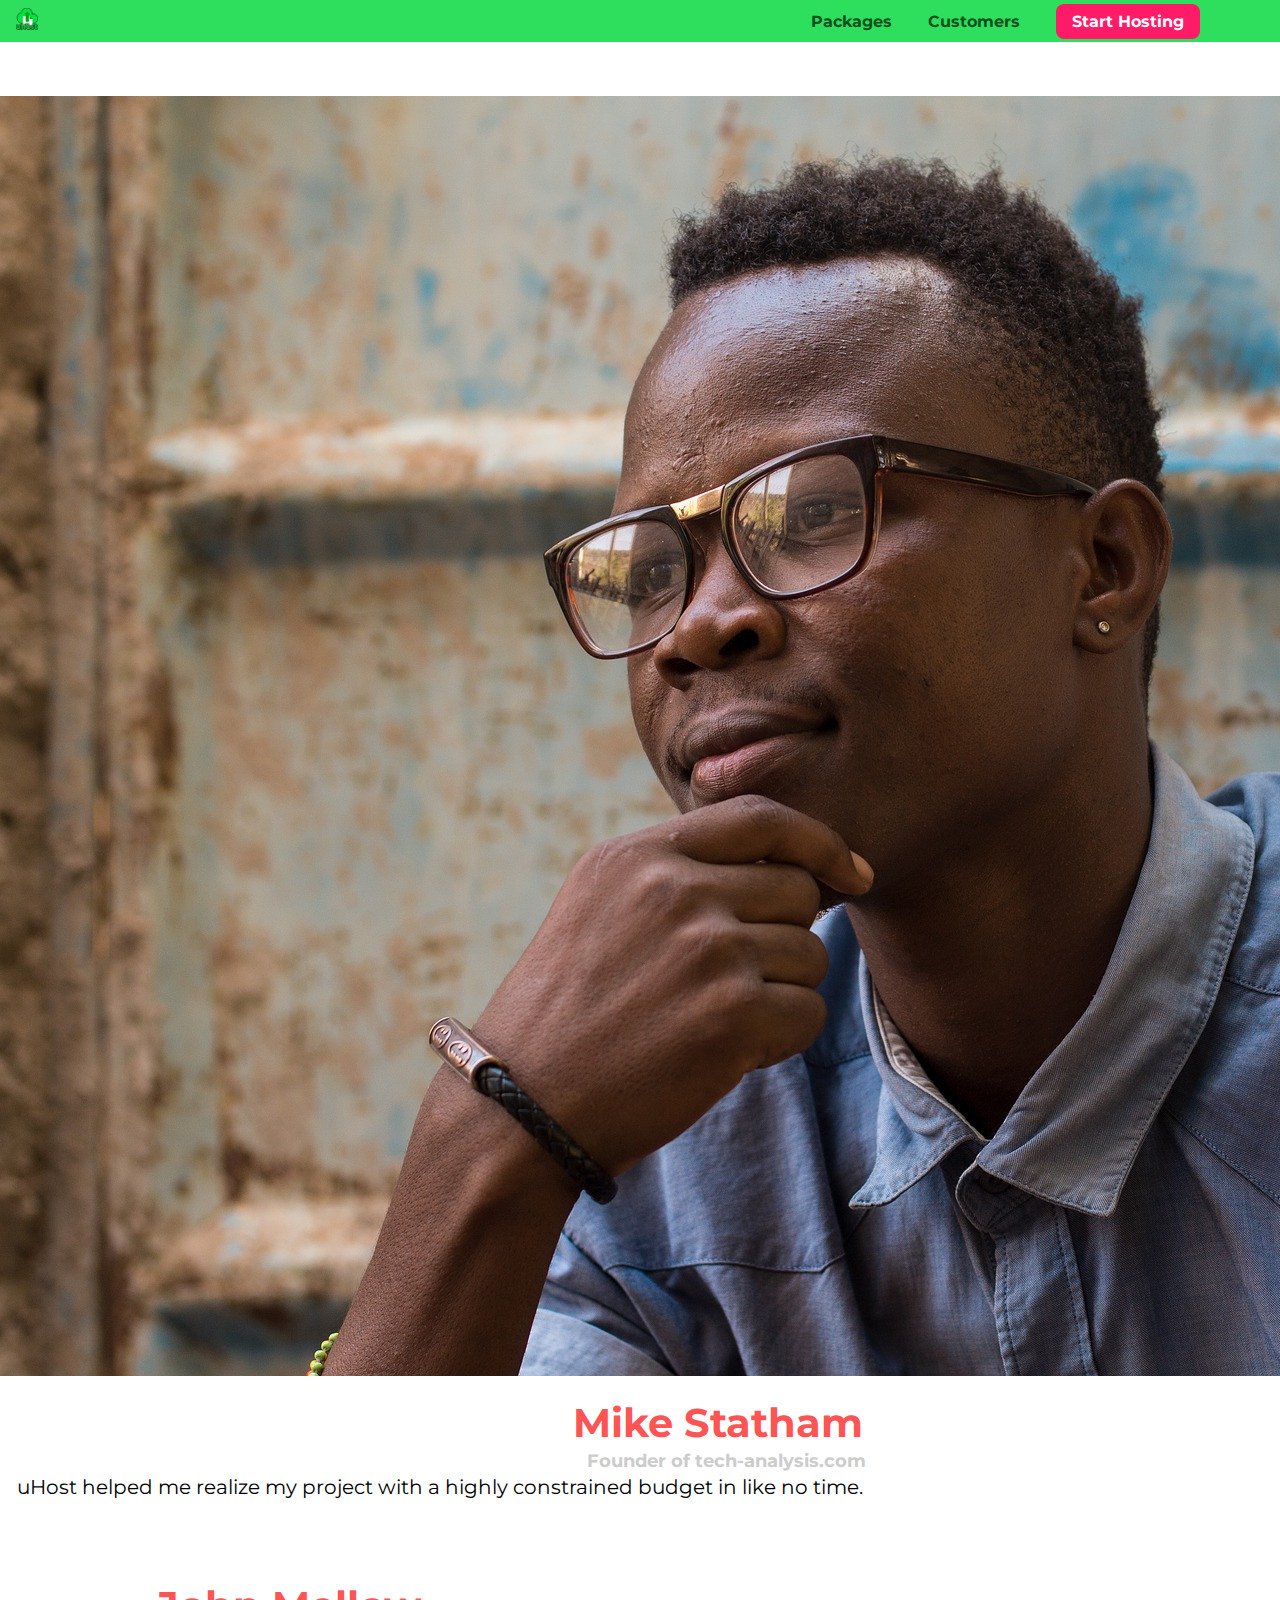
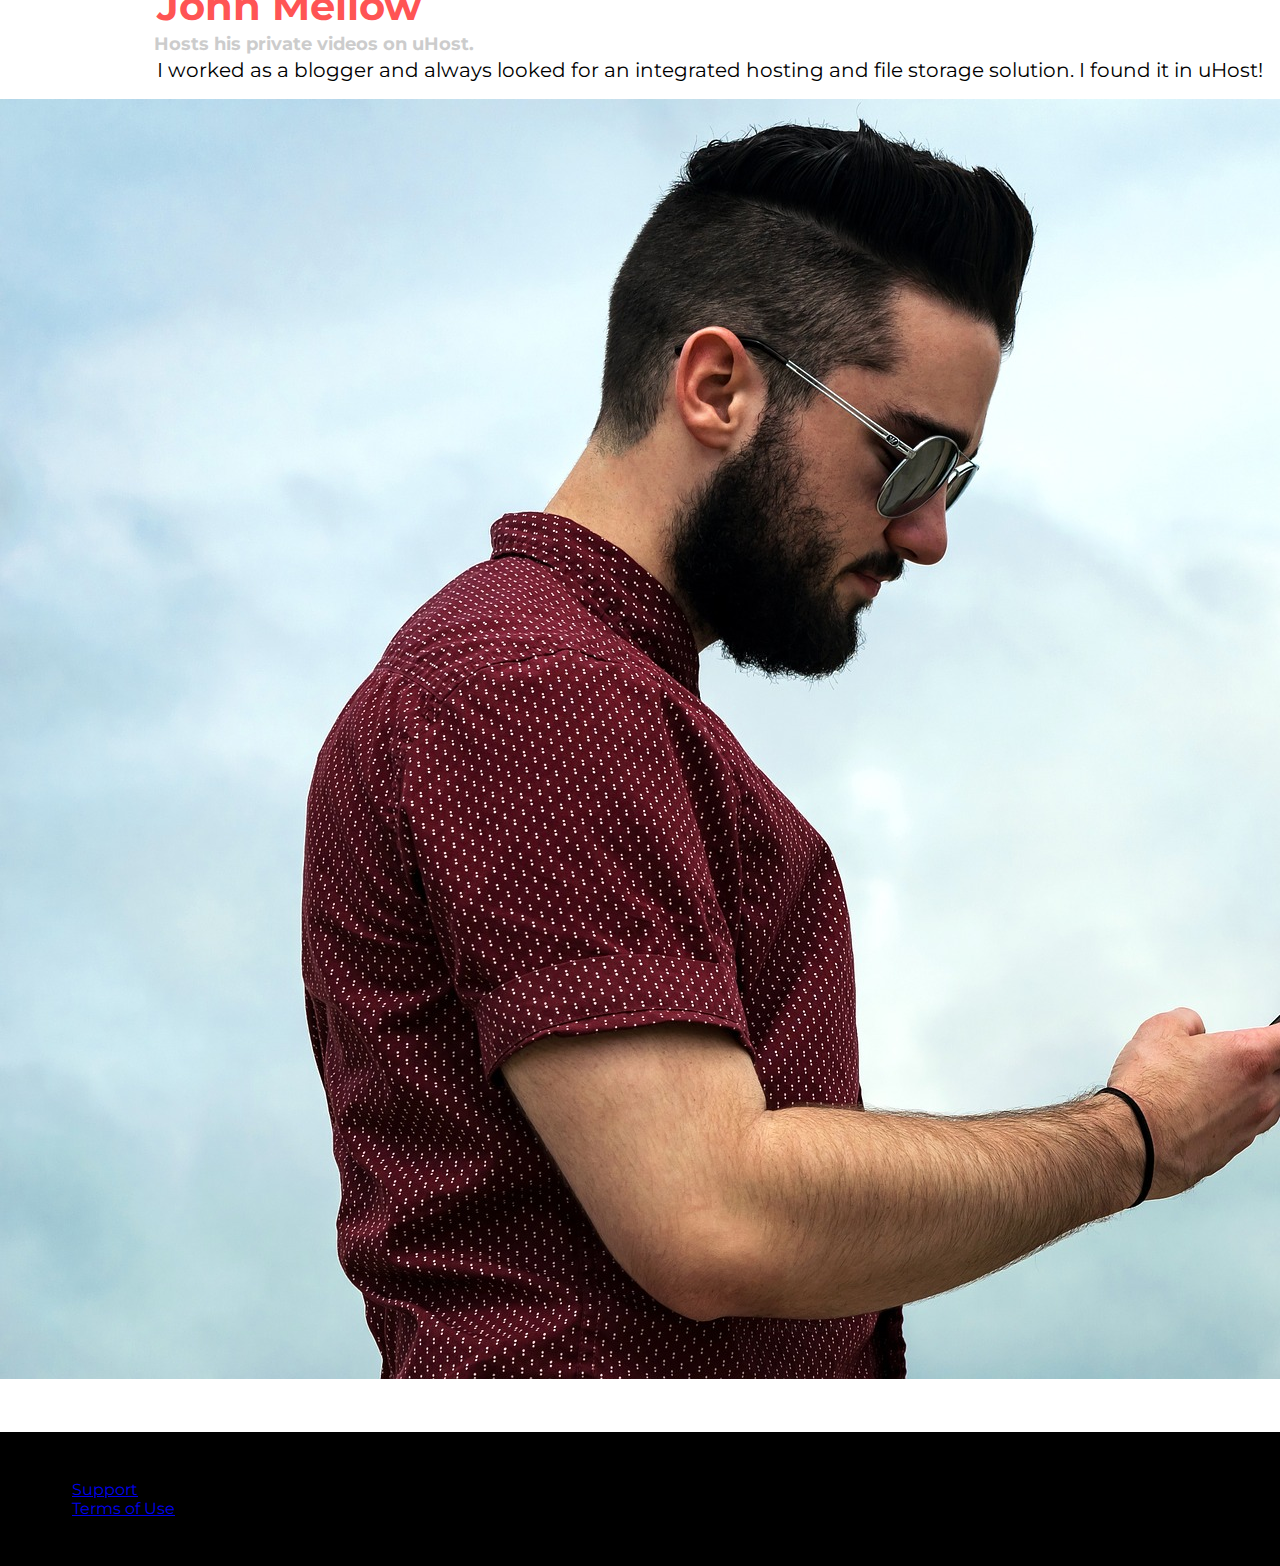
==== customers/index.html @ f4da649d "Fix navbar links && Create customers page" ====
<!DOCTYPE html>
<html lang="en">
  <head>
    <meta charset="UTF-8" />
    <meta name="viewport" content="width=device-width, initial-scale=1.0" />
    <meta http-equiv="X-UA-Compatible" content="ie=edge" />
    <title>uHost Customers</title>
    <link rel="shortcut icon" href="../favicon.png" />
    <link
      href="https://fonts.googleapis.com/css?family=Anton|Montserrat:400,700"
      rel="stylesheet"
    />
    <link rel="stylesheet" href="../shared.css" />
    <link rel="stylesheet" href="customers.css" />
  </head>

  <body>
    <header class="main-header">
      <div>
        <a href="../index.html" class="main-header__brand"
          ><img
            src="../images/uhost-icon.png"
            alt="uHost - Your favorite hosting company"
        /></a>
      </div>
      <nav class="main-nav">
        <ul class="main-nav__items">
          <li class="main-nav__item">
            <a href="../packages/index.html">Packages</a>
          </li>
          <li class="main-nav__item">
            <a href="index.html">Customers</a>
          </li>
          <li class="main-nav__item main-nav__item--cta">
            <a href="start-hosting/index.html">Start Hosting</a>
          </li>
        </ul>
      </nav>
    </header>
    <main>
      <div>
        <div class="testimonial" id="customer-1">
          <div class="testimonial__image-container">
            <img
              src="../images/customer-1.jpg"
              alt="Mike Statham - Customer"
              class="testimonial__image"
            />
          </div>
          <div class="testimonial__info">
            <h1 class="testimonial__name">Mike Statham</h1>
            <h2 class="testimonial__subtitle">
              Founder of
              <a href="tech-analysis.com">tech-analysis.com</a>
            </h2>
            <p class="testimonial__text">
              uHost helped me realize my project with a highly constrained
              budget in like no time.
            </p>
          </div>
        </div>
        <div class="testimonial" id="customer-2">
          <div class="testimonial__info">
            <h1 class="testimonial__name">John Mellow</h1>
            <h2 class="testimonial__subtitle">
              Hosts his private videos on uHost.
            </h2>
            <p class="testimonial__text">
              I worked as a blogger and always looked for an integrated hosting
              and file storage solution. I found it in uHost!
            </p>
          </div>
          <div class="testimonial__image-container">
            <img
              src="../images/customer-2.jpg"
              alt="John Mellow - Customer"
              class="testimonial__image"
            />
          </div>
        </div>
      </div>
    </main>
    <footer class="main-footer">
      <nav>
        <ul>
          <li>
            <a href="#">Support</a>
          </li>
          <li>
            <a href="#">Terms of Use</a>
          </li>
        </ul>
      </nav>
    </footer>
  </body>
</html>
---- shared.css ----
* {
  box-sizing: border-box;
}

body {
  font-family: 'Montserrat', sans-serif;
  margin: 0;
}

.main-header {
  width: 100%;
  position: fixed;
  top: 0;
  left: 0;
  background: #2ddf5c;
  padding: 8px 16px;
  z-index: 1;
}

.main-header > div {
  display: inline-block;
  vertical-align: middle;
}

.main-header__brand {
  color: #0e4f1f;
  text-decoration: none;
  font-weight: bold;
  font-size: 22px;
  height: 22px;
  display: inline-block;
}

.main-header__brand img {
  height: 100%;
}

.main-nav {
  display: inline-block;
  text-align: right;
  width: calc(100% - 74px);
  vertical-align: middle;
}

.main-nav__items {
  margin: 0;
  padding: 0;
  list-style: none;
}

.main-nav__item {
  display: inline-block;
  margin: 0 16px;
}

.main-nav__item a {
  text-decoration: none;
  color: #0e4f1f;
  font-weight: bold;
  padding: 3px 0;
}

.main-nav__item a:hover,
.main-nav__item a:active {
  color: white;
  border-bottom: 5px solid white;
}

.main-nav__item--cta a {
  color: white;
  background: #ff1b68;
  padding: 8px 16px;
  border-radius: 8px;
}

.main-nav__item--cta a:hover,
.main-nav__item--cta a:active {
  color: #ff1b68;
  background: white;
  border: none;
}

.main-footer {
  background: black;
  padding: 32px;
  margin-top: 48px;
}

.main-footer__links {
  list-style: none;
  margin: 0;
  padding: 0;
  text-align: center;
}

.main-footer__link {
  display: inline-block;
  margin: 0 16px;
}

.main-footer__link a {
  color: white;
  text-decoration: none;
}

.main-footer__link a:hover,
.main-footer__link a:active {
  color: #ccc;
}

.button {
  background: #0e4f1f;
  color: white;
  font: inherit;
  border: 1.5px solid #0e4f1f;
  padding: 8px;
  border-radius: 8px;
  font-weight: bold;
  cursor: pointer;
}

.button:hover,
.button:active {
  background: white;
  color: #0e4f1f;
}

.button:focus {
  outline: none;
}
---- customers/customers.css ----
.testimonial {
  font-size: 20px;
  margin: 48px 0;
}

.testimonial__list {
  width: 80%;
  margin: auto;
}

.testimonial:first-of-type {
  margin-top: 96px;
}

.testimonial__info {
  text-align: right;
  padding: 14px;
  display: inline-block;
  vertical-align: middle;
}

#customer-2.testimonial {
  text-align: right;
}

#customer-2 .testimonial__info {
  text-align: left;
}

.testimonial__name {
  margin: 3px;
  color: #ff5454;
}

.testimonial__subtitle {
  margin: 0;
  font-size: 18px;
  color: #ccc;
}

.testimonial__subtitle a {
  color: inherit;
  text-decoration: none;
}

.testimonial__subtitle a:hover,
.testimonial__subtitle a:active {
  color: #7a7a7a;
}

.testimonial__text {
  margin: 3px;
}
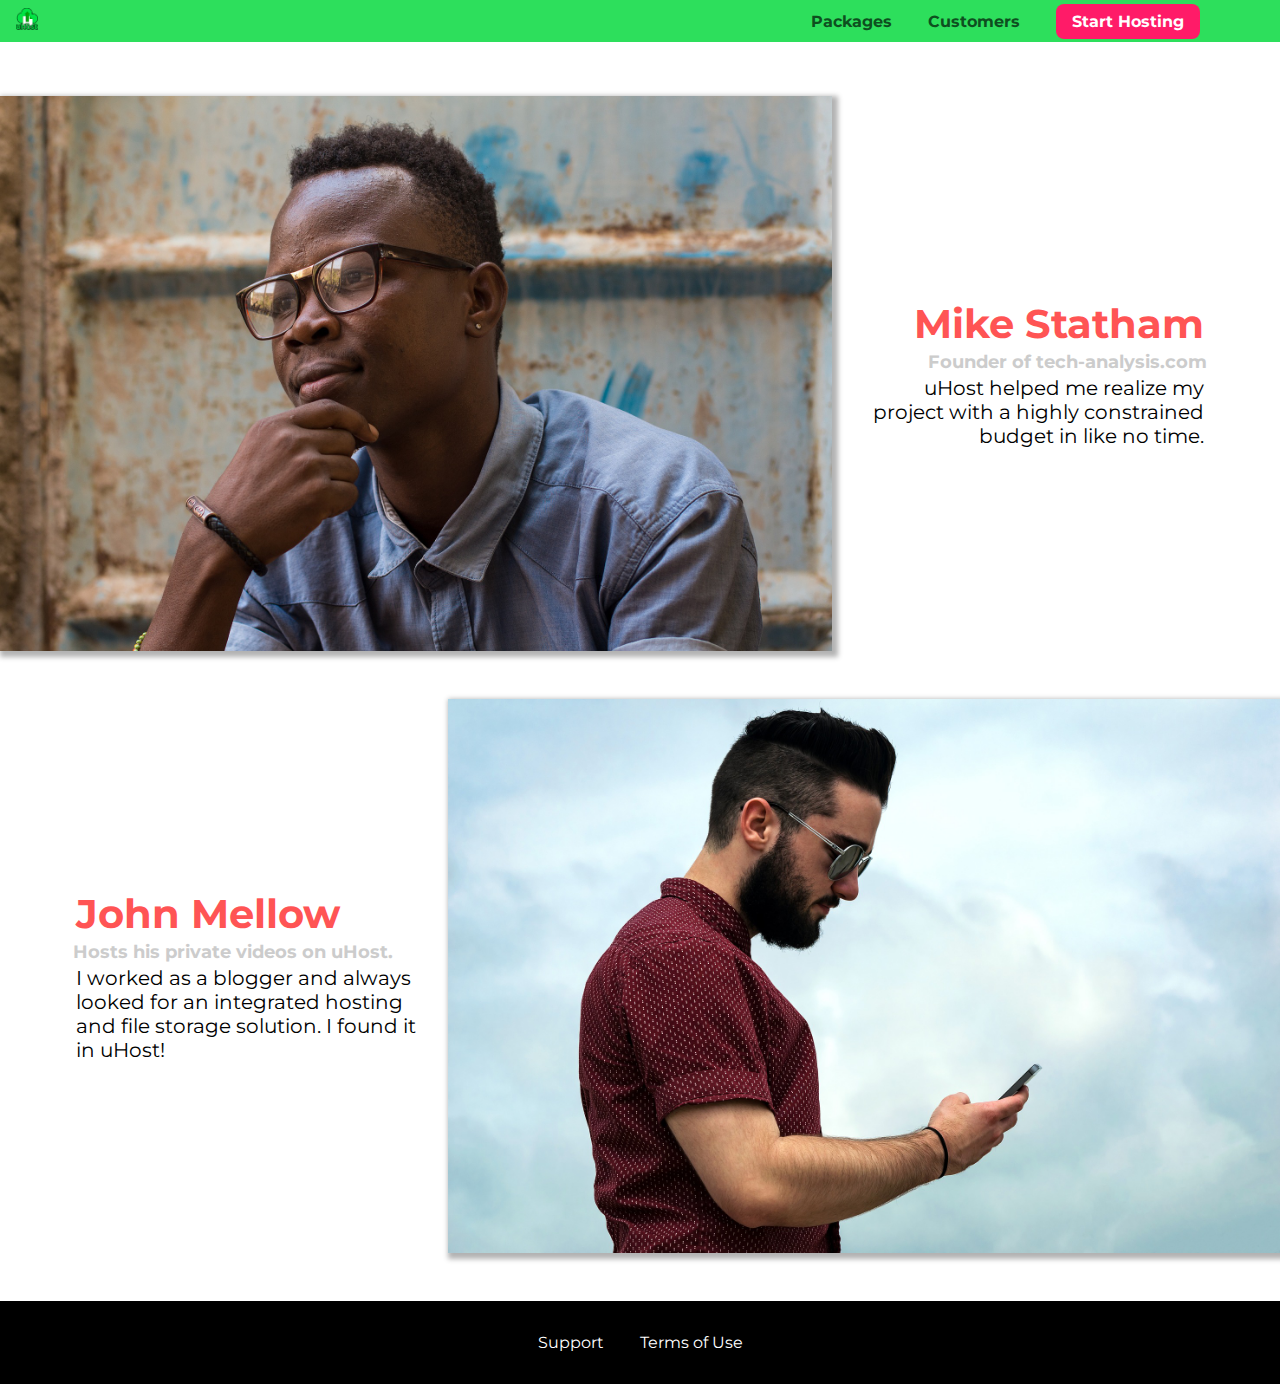
==== commit 9f26f828: "Style Customers page && Style landing page background image && Add SVGs to landing page" ====
--- a/customers/index.html
+++ b/customers/index.html
@@ -82,11 +82,11 @@
     </main>
     <footer class="main-footer">
       <nav>
-        <ul>
-          <li>
+        <ul class="main-footer__links">
+          <li class="main-footer__link">
             <a href="#">Support</a>
           </li>
-          <li>
+          <li class="main-footer__link">
             <a href="#">Terms of Use</a>
           </li>
         </ul>
--- a/customers/customers.css
+++ b/customers/customers.css
@@ -12,11 +12,24 @@
   margin-top: 96px;
 }
 
+.testimonial__image-container {
+  width: 65%;
+  display: inline-block;
+  vertical-align: middle;
+  box-shadow: 3px 3px 5px 3px rgba(0, 0, 0, 0.3);
+}
+
+.testimonial__image {
+  width: 100%;
+  vertical-align: top;
+}
+
 .testimonial__info {
   text-align: right;
   padding: 14px;
   display: inline-block;
   vertical-align: middle;
+  width: 30%;
 }
 
 #customer-2.testimonial {
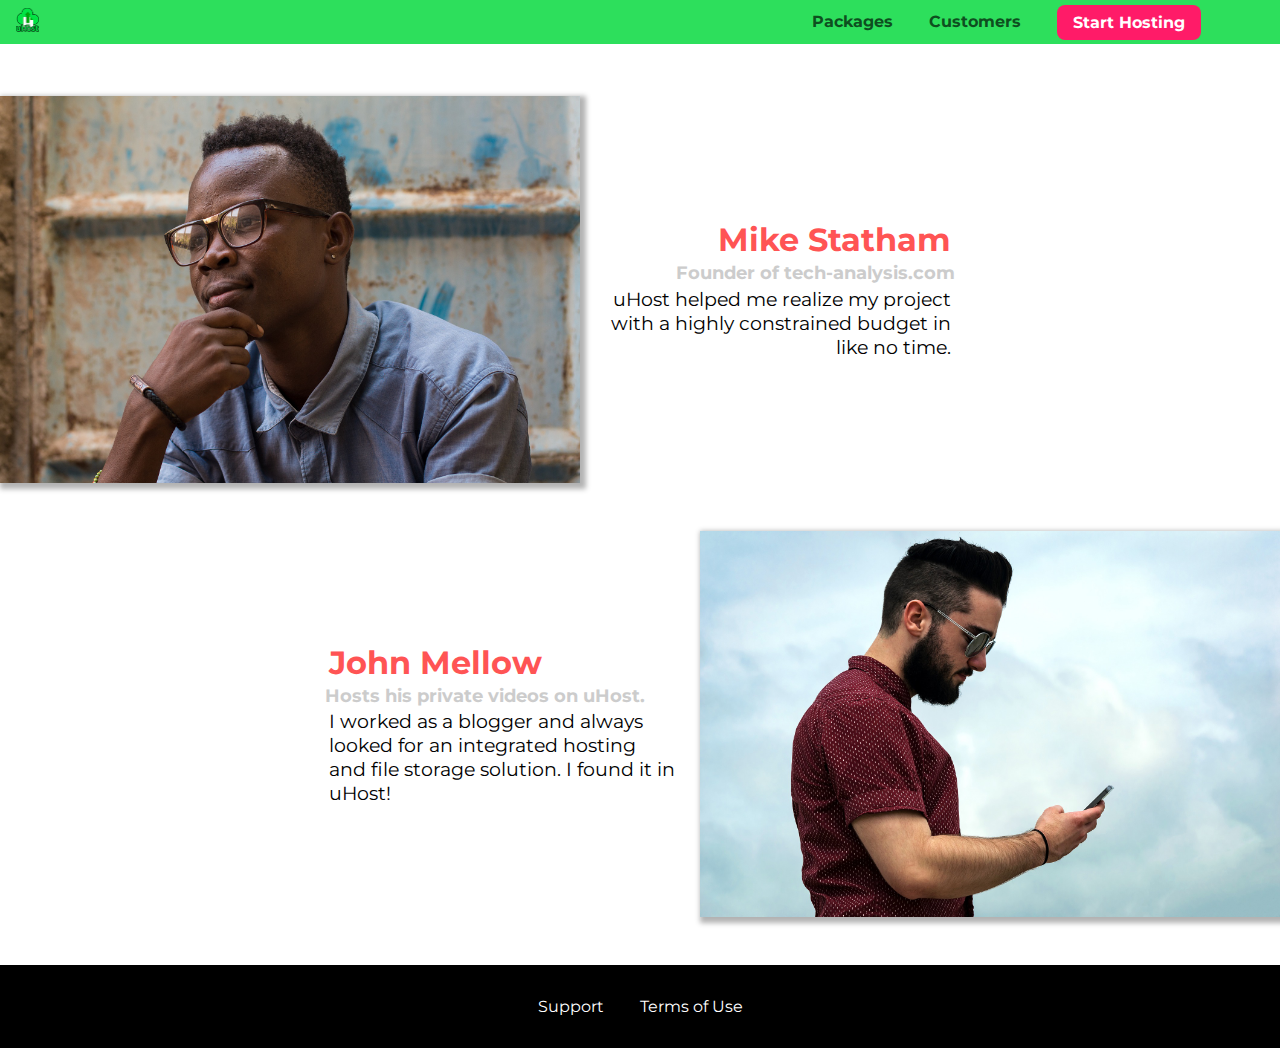
==== commit b74dafaf: "Change size units in css files && Create backdrop" ====
--- a/customers/index.html
+++ b/customers/index.html
@@ -15,6 +15,7 @@
   </head>
 
   <body>
+    <div class="backdrop"></div>
     <header class="main-header">
       <div>
         <a href="../index.html" class="main-header__brand"
--- a/shared.css
+++ b/shared.css
@@ -7,13 +7,24 @@
   margin: 0;
 }
 
+.backdrop {
+  position: fixed;
+  display: none;
+  top: 0;
+  left: 0;
+  z-index: 100;
+  width: 100vw;
+  height: 100vh;
+  background: rgba(0, 0, 0, 0.5);
+}
+
 .main-header {
   width: 100%;
   position: fixed;
   top: 0;
   left: 0;
   background: #2ddf5c;
-  padding: 8px 16px;
+  padding: 0.5rem 1rem;
   z-index: 1;
 }
 
@@ -26,13 +37,15 @@
   color: #0e4f1f;
   text-decoration: none;
   font-weight: bold;
-  font-size: 22px;
-  height: 22px;
+  font-size: 1.5rem;
+  height: 1.5rem;
+  /* width: 20px; */
   display: inline-block;
 }
 
 .main-header__brand img {
   height: 100%;
+  /* width: 100%; */
 }
 
 .main-nav {
@@ -50,14 +63,14 @@
 
 .main-nav__item {
   display: inline-block;
-  margin: 0 16px;
+  margin: 0 1rem;
 }
 
 .main-nav__item a {
   text-decoration: none;
   color: #0e4f1f;
   font-weight: bold;
-  padding: 3px 0;
+  padding: 0.2rem 0;
 }
 
 .main-nav__item a:hover,
@@ -69,7 +82,7 @@
 .main-nav__item--cta a {
   color: white;
   background: #ff1b68;
-  padding: 8px 16px;
+  padding: 0.5rem 1rem;
   border-radius: 8px;
 }
 
@@ -82,8 +95,8 @@
 
 .main-footer {
   background: black;
-  padding: 32px;
-  margin-top: 48px;
+  padding: 2rem;
+  margin-top: 3rem;
 }
 
 .main-footer__links {
@@ -95,7 +108,7 @@
 
 .main-footer__link {
   display: inline-block;
-  margin: 0 16px;
+  margin: 0 1rem;
 }
 
 .main-footer__link a {
@@ -113,7 +126,7 @@
   color: white;
   font: inherit;
   border: 1.5px solid #0e4f1f;
-  padding: 8px;
+  padding: 0.5rem;
   border-radius: 8px;
   font-weight: bold;
   cursor: pointer;
--- a/customers/customers.css
+++ b/customers/customers.css
@@ -1,6 +1,6 @@
 .testimonial {
-  font-size: 20px;
-  margin: 48px 0;
+  font-size: 1.2rem;
+  margin: 3rem 0;
 }
 
 .testimonial__list {
@@ -9,11 +9,12 @@
 }
 
 .testimonial:first-of-type {
-  margin-top: 96px;
+  margin-top: 6rem;
 }
 
 .testimonial__image-container {
   width: 65%;
+  max-width: 580px;
   display: inline-block;
   vertical-align: middle;
   box-shadow: 3px 3px 5px 3px rgba(0, 0, 0, 0.3);
@@ -26,7 +27,7 @@
 
 .testimonial__info {
   text-align: right;
-  padding: 14px;
+  padding: 0.9rem;
   display: inline-block;
   vertical-align: middle;
   width: 30%;
@@ -41,13 +42,14 @@
 }
 
 .testimonial__name {
-  margin: 3px;
+  margin: 0.2rem;
   color: #ff5454;
+  font-size: 2rem;
 }
 
 .testimonial__subtitle {
   margin: 0;
-  font-size: 18px;
+  font-size: 1.1rem;
   color: #ccc;
 }
 
@@ -62,5 +64,5 @@
 }
 
 .testimonial__text {
-  margin: 3px;
+  margin: 0.2rem;
 }
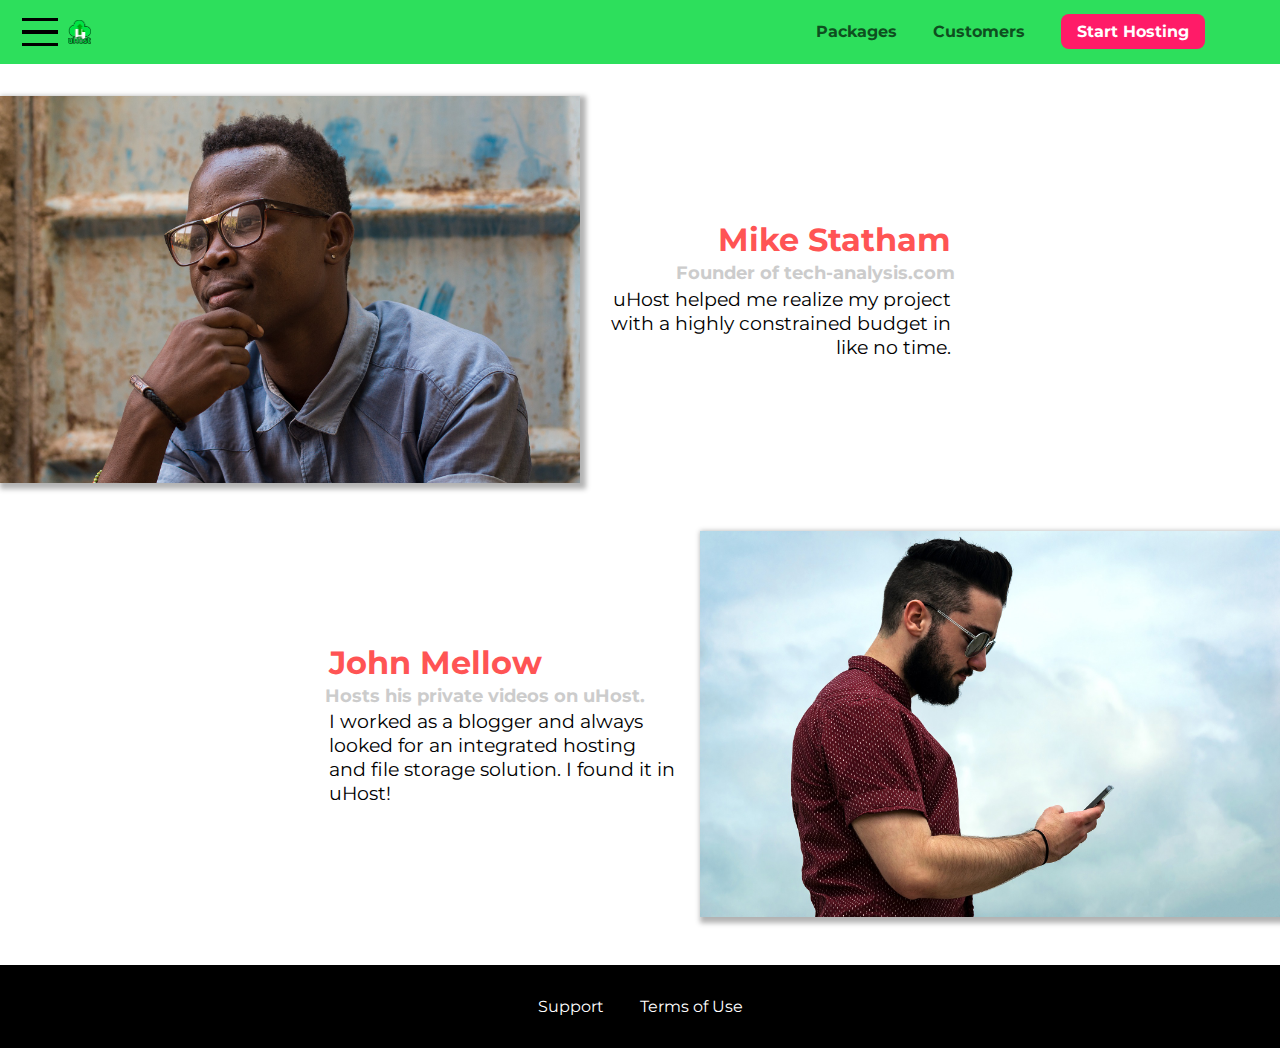
==== commit 0a5891eb: "Add modal and sidenav" ====
--- a/customers/index.html
+++ b/customers/index.html
@@ -18,6 +18,11 @@
     <div class="backdrop"></div>
     <header class="main-header">
       <div>
+        <button class="toggle-button">
+          <span class="toggle-button__bar"></span>
+          <span class="toggle-button__bar"></span>
+          <span class="toggle-button__bar"></span>
+        </button>
         <a href="../index.html" class="main-header__brand"
           ><img
             src="../images/uhost-icon.png"
@@ -38,6 +43,19 @@
         </ul>
       </nav>
     </header>
+    <nav class="mobile-nav">
+      <ul class="mobile-nav__items">
+        <li class="mobile-nav__item">
+          <a href="../packages/">Packages</a>
+        </li>
+        <li class="mobile-nav__item">
+          <a href="index.html">Customers</a>
+        </li>
+        <li class="mobile-nav__item mobile-nav__item--cta">
+          <a href="../start-hosting/index.html">Start Hosting</a>
+        </li>
+      </ul>
+    </nav>
     <main>
       <div>
         <div class="testimonial" id="customer-1">
@@ -93,5 +111,6 @@
         </ul>
       </nav>
     </footer>
+    <script src="../shared.js"></script>
   </body>
 </html>
--- a/shared.css
+++ b/shared.css
@@ -33,6 +33,28 @@
   vertical-align: middle;
 }
 
+.toggle-button {
+  width: 3rem;
+  background: transparent;
+  border: none;
+  cursor: pointer;
+  padding-top: 0;
+  padding-bottom: 0;
+  vertical-align: middle;
+}
+
+.toggle-button:focus {
+  outline: none;
+}
+
+.toggle-button__bar {
+  width: 100%;
+  height: 0.2rem;
+  background: black;
+  display: block;
+  margin: 0.6rem 0;
+}
+
 .main-header__brand {
   color: #0e4f1f;
   text-decoration: none;
@@ -41,6 +63,7 @@
   height: 1.5rem;
   /* width: 20px; */
   display: inline-block;
+  vertical-align: middle;
 }
 
 .main-header__brand img {
@@ -51,7 +74,7 @@
 .main-nav {
   display: inline-block;
   text-align: right;
-  width: calc(100% - 74px);
+  width: calc(100% - 122px);
   vertical-align: middle;
 }
 
@@ -66,7 +89,8 @@
   margin: 0 1rem;
 }
 
-.main-nav__item a {
+.main-nav__item a,
+.mobile-nav__item a {
   text-decoration: none;
   color: #0e4f1f;
   font-weight: bold;
@@ -79,7 +103,8 @@
   border-bottom: 5px solid white;
 }
 
-.main-nav__item--cta a {
+.main-nav__item--cta a,
+.mobile-nav__item--cta a {
   color: white;
   background: #ff1b68;
   padding: 0.5rem 1rem;
@@ -117,7 +142,9 @@
 }
 
 .main-footer__link a:hover,
-.main-footer__link a:active {
+.main-footer__link a:active,
+.mobile-nav__item--cta a:hover,
+.mobile-nav__item--cta a:active {
   color: #ccc;
 }
 
@@ -141,3 +168,35 @@
 .button:focus {
   outline: none;
 }
+
+.mobile-nav {
+  display: none;
+  position: fixed;
+  z-index: 101;
+  top: 0;
+  left: 0;
+  background: white;
+  width: 80%;
+  height: 100vh;
+}
+
+.mobile-nav__items {
+  width: 90%;
+  height: 100%;
+  list-style: none;
+  margin: 10% auto;
+  padding: 0;
+  text-align: center;
+}
+
+.mobile-nav__item {
+  margin: 1rem 0;
+}
+
+.mobile-nav__item a {
+  font-size: 1.5rem;
+}
+
+.open {
+  display: block !important;
+}
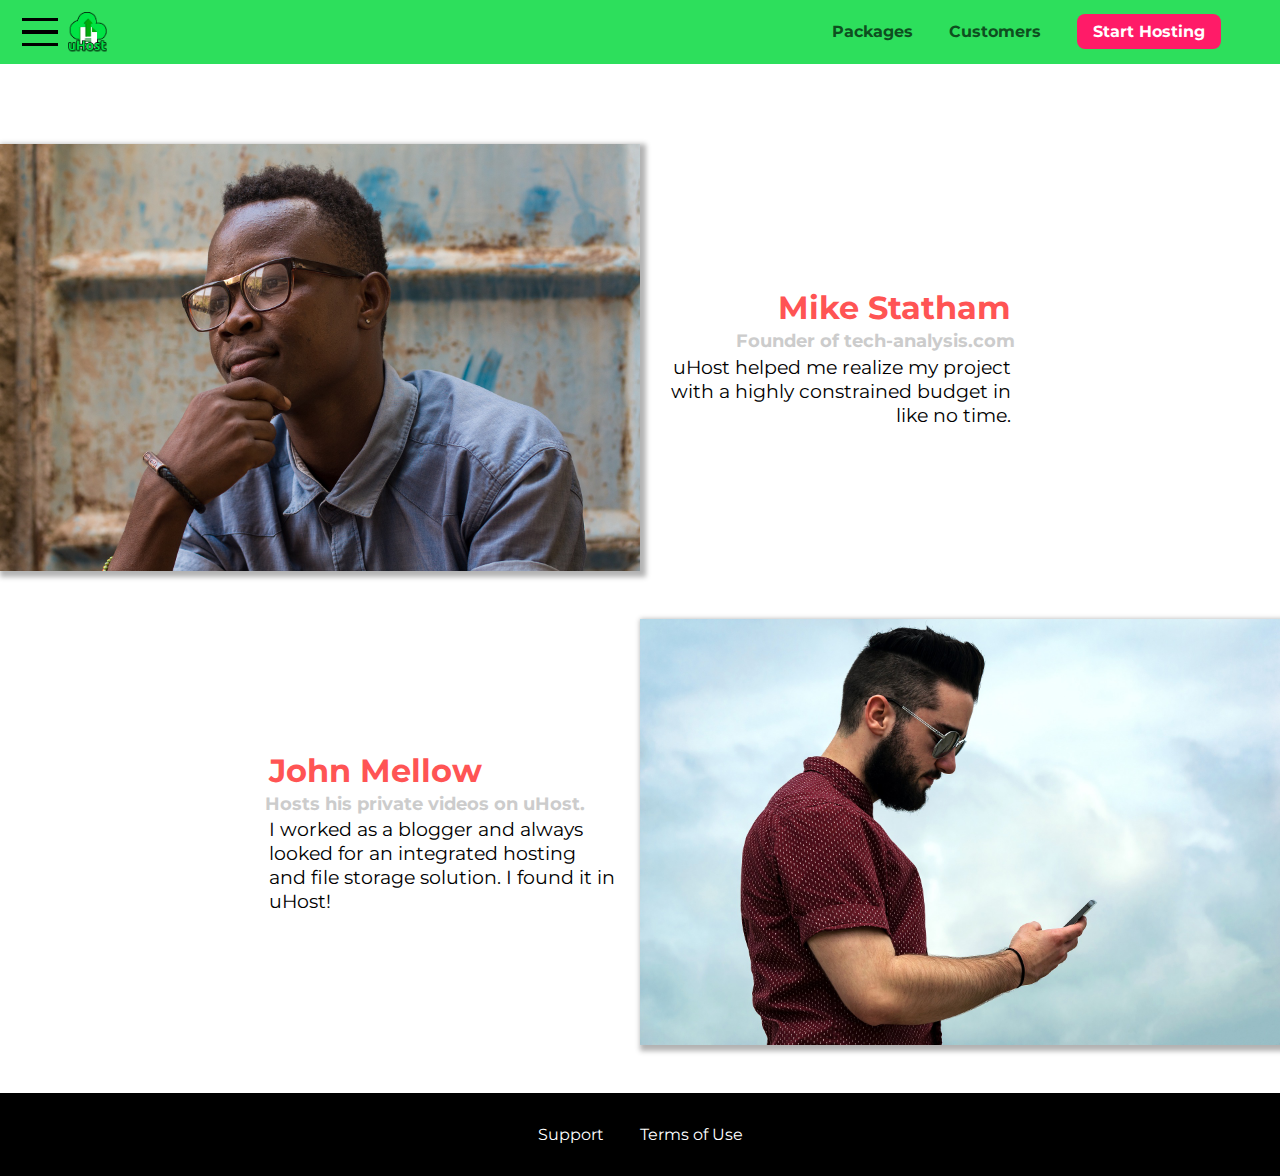
==== commit 0495846c: "Add form && Refactor fonts code" ====
--- a/customers/index.html
+++ b/customers/index.html
@@ -38,7 +38,7 @@
             <a href="index.html">Customers</a>
           </li>
           <li class="main-nav__item main-nav__item--cta">
-            <a href="start-hosting/index.html">Start Hosting</a>
+            <a href="../start-hosting/index.html">Start Hosting</a>
           </li>
         </ul>
       </nav>
--- a/shared.css
+++ b/shared.css
@@ -1,3 +1,7 @@
+@import url('https://fonts.googleapis.com/css2?family=Roboto:ital,wght@0,400;0,900;1,900&display=swap');
+@import url('https://fonts.googleapis.com/css2?family=Anton&display=swap');
+@import url('https://fonts.googleapis.com/css2?family=Montserrat:wght@400;700&display=swap');
+
 * {
   box-sizing: border-box;
 }
@@ -5,6 +9,11 @@
 body {
   font-family: 'Montserrat', sans-serif;
   margin: 0;
+}
+
+main {
+  min-height: calc(100vh - 3.5rem - 8rem);
+  margin-top: 3.5rem;
 }
 
 .backdrop {
@@ -59,8 +68,7 @@
   color: #0e4f1f;
   text-decoration: none;
   font-weight: bold;
-  font-size: 1.5rem;
-  height: 1.5rem;
+  height: 2.5rem;
   /* width: 20px; */
   display: inline-block;
   vertical-align: middle;
@@ -167,6 +175,13 @@
 
 .button:focus {
   outline: none;
+}
+
+.button[disabled] {
+  cursor: not-allowed;
+  border: #a1a1a1;
+  background: #ccc;
+  color: #a1a1a1;
 }
 
 .mobile-nav {
--- a/customers/customers.css
+++ b/customers/customers.css
@@ -1,22 +1,14 @@
+main {
+  padding-top: 2.5rem;
+}
+
 .testimonial {
   font-size: 1.2rem;
-  margin: 3rem 0;
-}
-
-.testimonial__list {
-  width: 80%;
-  margin: auto;
-}
-
-.testimonial:first-of-type {
-  margin-top: 6rem;
 }
 
 .testimonial__image-container {
-  width: 65%;
-  max-width: 580px;
-  display: inline-block;
-  vertical-align: middle;
+  width: 100%;
+  max-width: 40rem;
   box-shadow: 3px 3px 5px 3px rgba(0, 0, 0, 0.3);
 }
 
@@ -28,9 +20,6 @@
 .testimonial__info {
   text-align: right;
   padding: 0.9rem;
-  display: inline-block;
-  vertical-align: middle;
-  width: 30%;
 }
 
 #customer-2.testimonial {
@@ -66,3 +55,27 @@
 .testimonial__text {
   margin: 0.2rem;
 }
+
+@media (min-width: 40rem) {
+  .testimonial {
+    margin: 3rem auto;
+    max-width: 1500px;
+  }
+
+  .testimonial__image-container {
+    display: inline-block;
+    vertical-align: middle;
+    width: 66%;
+  }
+
+  .testimonial__info {
+    display: inline-block;
+    vertical-align: middle;
+    width: 30%;
+  }
+
+  /* .testimonial__list {
+  width: 80%;
+  margin: auto;
+} */
+}
